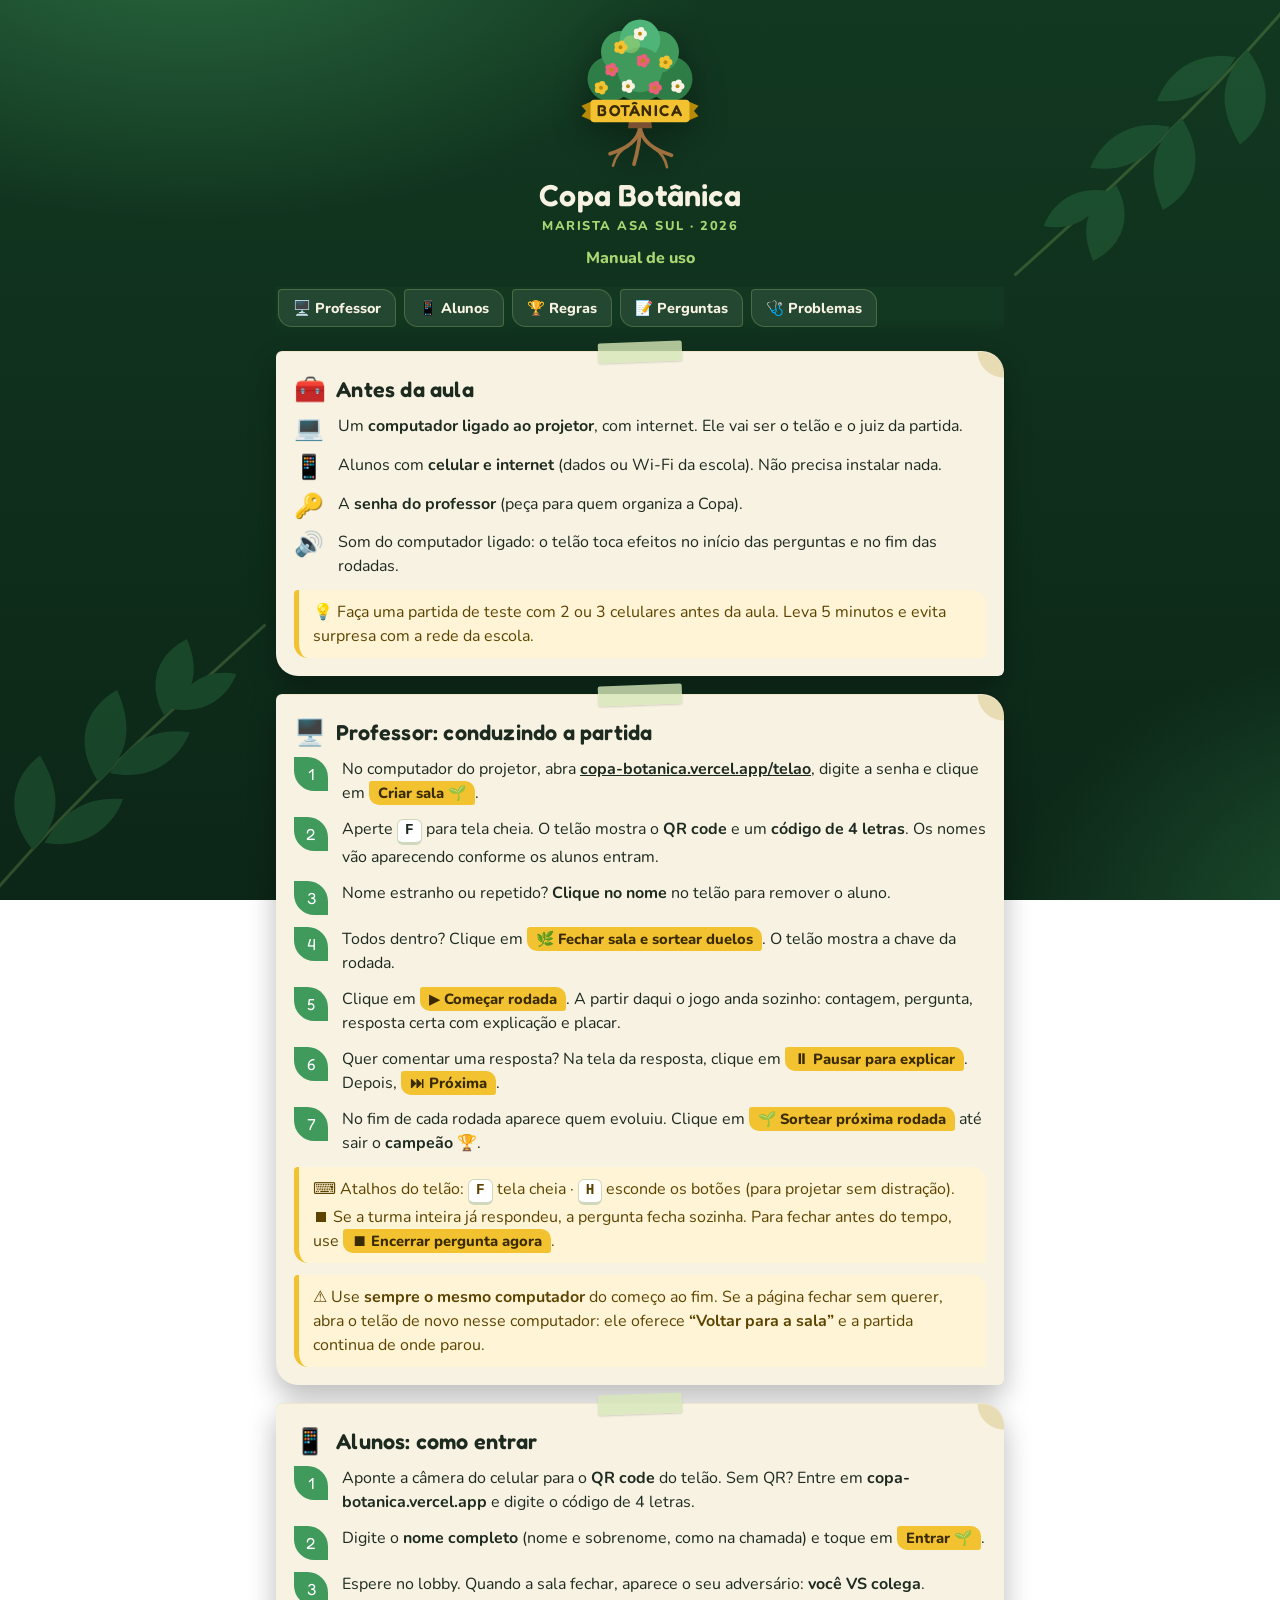
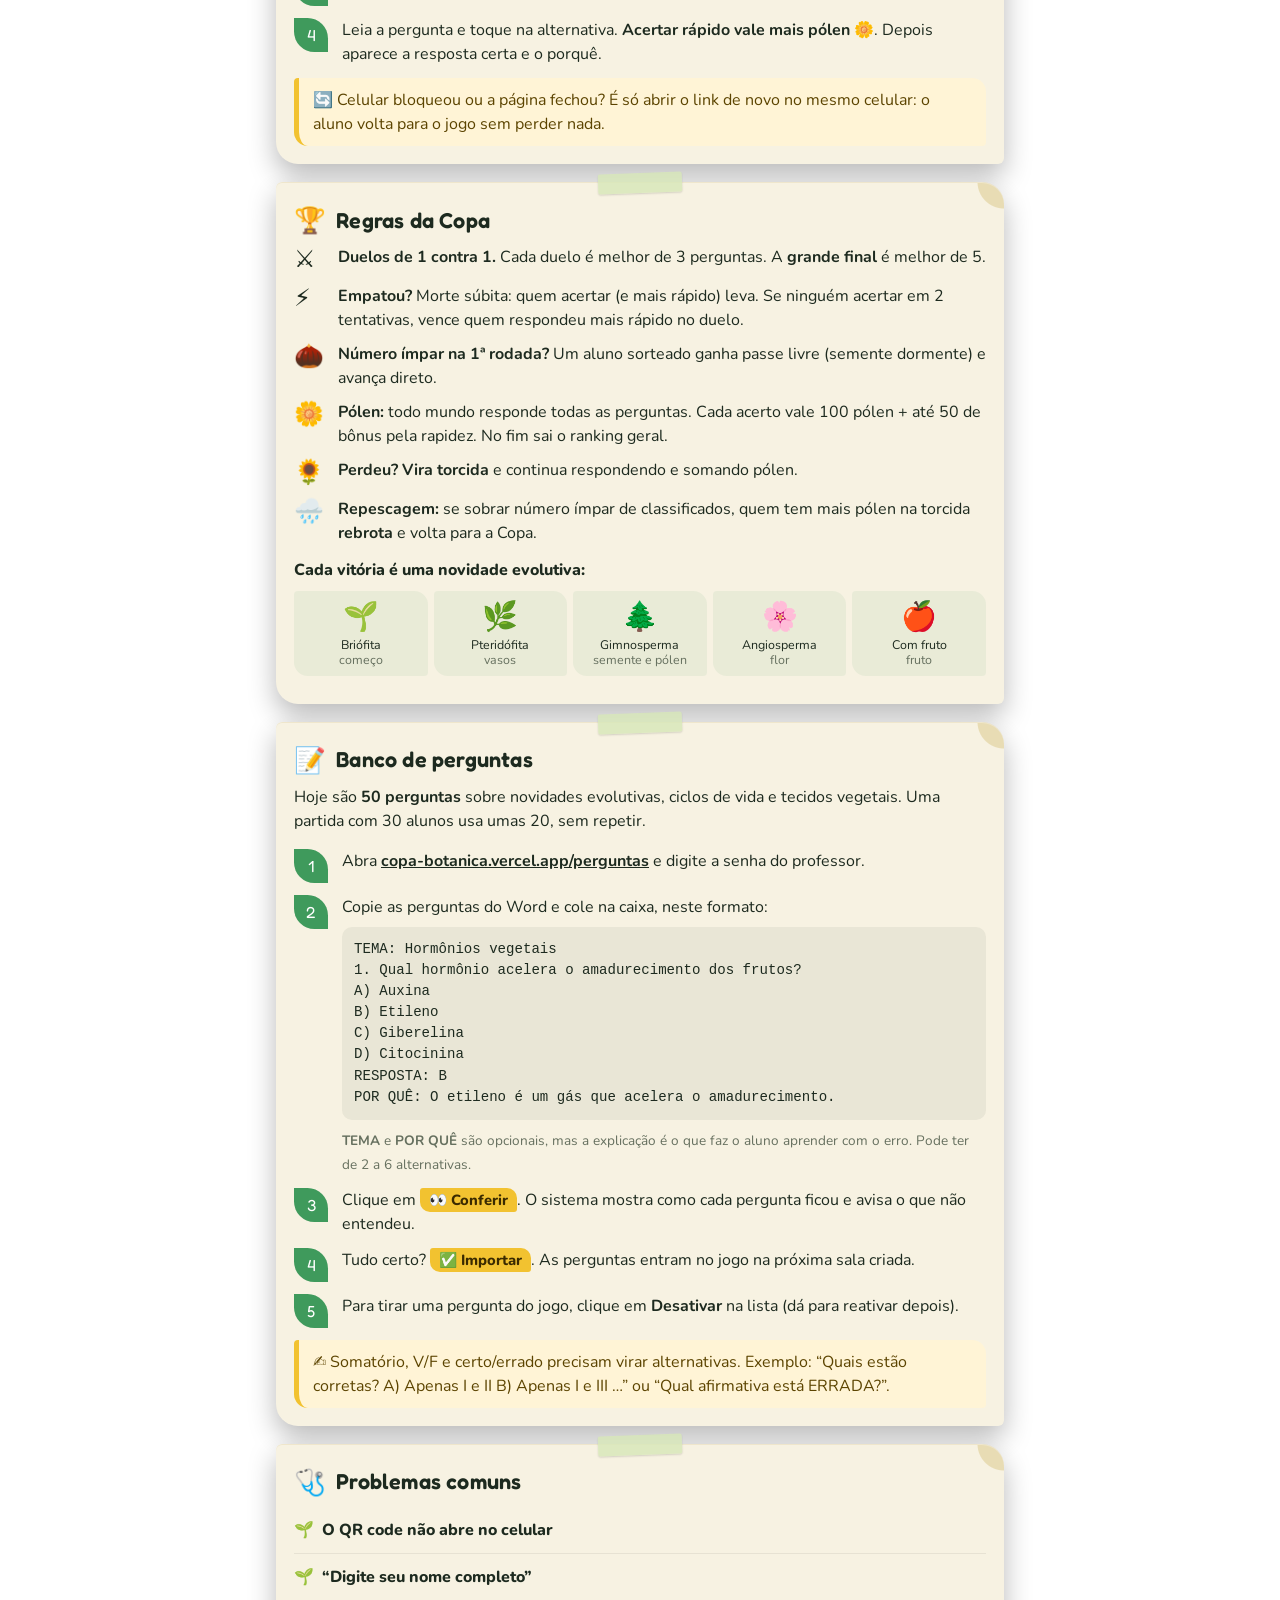
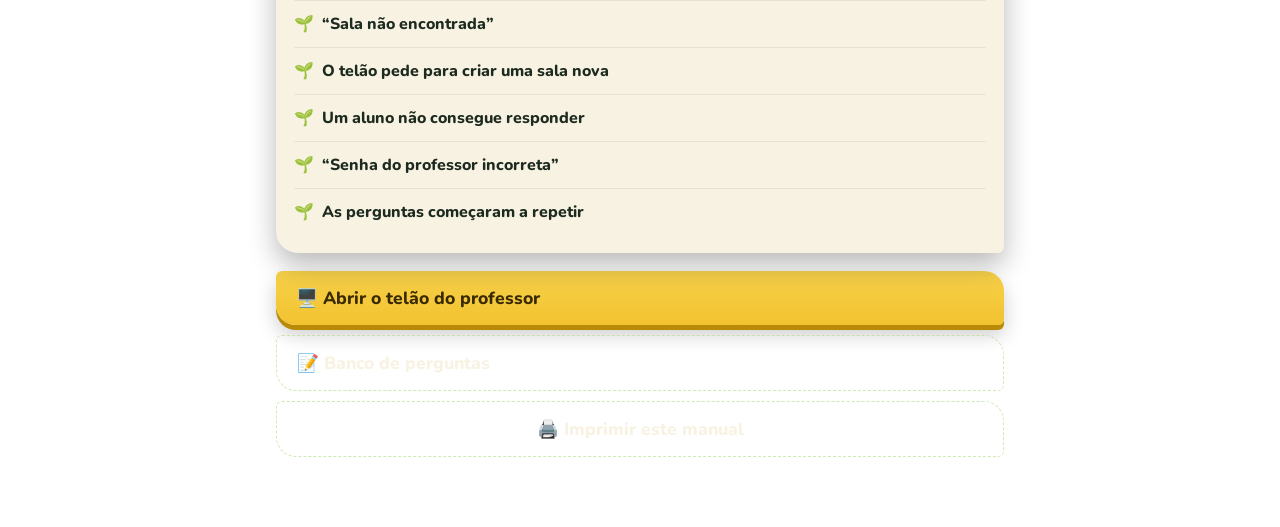
==== manual.html @ 13e11648 "Manual de uso (/manual) com links no telão, banco de perguntas e entrada do aluno Co-Authored-By: Cl" ====
<!doctype html>
<html lang="pt-BR">
<head>
<meta charset="utf-8">
<meta name="viewport" content="width=device-width, initial-scale=1">
<meta name="theme-color" content="#0f2e1d">
<title>Manual · Copa Botânica</title>
<meta name="description" content="Como usar a Copa Botânica Marista Asa Sul 2026: telão, alunos, regras e banco de perguntas.">
<link rel="icon" href="data:image/svg+xml,<svg xmlns=%22http://www.w3.org/2000/svg%22 viewBox=%220 0 100 100%22><text y=%22.9em%22 font-size=%2290%22>🌳</text></svg>">
<link rel="preconnect" href="https://fonts.googleapis.com">
<link href="https://fonts.googleapis.com/css2?family=Fredoka:wght@500;600&family=Nunito:wght@400;700;800&display=swap" rel="stylesheet">
<link rel="stylesheet" href="estilo.css">
<style>
  .app { max-width: 760px; gap: 18px; }
  .indice { display: flex; gap: 8px; overflow-x: auto; padding: 2px 2px 6px; scrollbar-width: none; position: sticky; top: 0; z-index: 5; background: linear-gradient(180deg, var(--floresta2) 70%, transparent); }
  .indice a { flex: none; text-decoration: none; background: #ffffff14; border: 1px solid #a8d67244; padding: 8px 14px; border-radius: 4px 14px 4px 14px; font-weight: 800; font-size: .9rem; white-space: nowrap; }
  .cartao h2 { display: flex; align-items: center; gap: 10px; margin-bottom: 10px; }
  .cartao h2 .ic { font-size: 1.6rem; }
  .passos { list-style: none; margin: 0; padding: 0; display: grid; gap: 12px; counter-reset: p; }
  .passos li { display: grid; grid-template-columns: 36px 1fr; gap: 12px; align-items: start; line-height: 1.5; }
  .passos li::before { counter-increment: p; content: counter(p); width: 34px; height: 34px; display: grid; place-items: center; font-family: 'Fredoka'; color: #fff; background: var(--samambaia); border-radius: 0 60% 0 60%; }
  .tecla { display: inline-block; font-family: ui-monospace, Menlo, monospace; font-weight: 800; background: #fff; border: 1.5px solid #cfd8bd; border-bottom-width: 3px; border-radius: 6px; padding: 0 7px; font-size: .9em; }
  .botao-ex { display: inline-block; background: var(--polen); color: #3a2a00; font-weight: 800; padding: 1px 9px; border-radius: 3px 10px 3px 10px; font-size: .92em; white-space: nowrap; }
  .evolucao { display: grid; grid-template-columns: repeat(5, 1fr); gap: 6px; text-align: center; margin: 10px 0; }
  .evolucao div { background: #3f9a5c14; border-radius: 4px 14px 4px 14px; padding: 8px 4px; font-size: .78rem; line-height: 1.25; }
  .evolucao b { display: block; font-size: 1.8rem; margin-bottom: 2px; }
  .regras { display: grid; gap: 10px; margin: 0; padding: 0; list-style: none; }
  .regras li { display: grid; grid-template-columns: 34px 1fr; gap: 10px; line-height: 1.5; }
  .regras li span { font-size: 1.5rem; line-height: 1.2; }
  .dica { background: #fff4d6; color: #5c4400; border-left: 5px solid var(--polen); padding: 10px 14px; border-radius: 4px 14px 4px 14px; line-height: 1.5; margin-top: 12px; }
  pre.modelo { background: #0f2e1d0f; padding: 12px; border-radius: 10px; white-space: pre-wrap; font-size: .88rem; margin: 8px 0; }
  details { border-top: 1px solid #0001; padding: 12px 0; }
  details:first-of-type { border-top: 0; }
  summary { font-weight: 800; cursor: pointer; list-style: none; display: flex; gap: 8px; }
  summary::before { content: '🌱'; }
  details[open] summary::before { content: '🌿'; }
  summary::-webkit-details-marker { display: none; }
  details p { margin: 8px 0 0 28px; line-height: 1.5; }
  .links { display: grid; gap: 10px; }
  .links a { text-decoration: none; }
  @media (max-width: 420px) { .evolucao { grid-template-columns: repeat(5, 1fr); gap: 4px; } .evolucao div { font-size: .68rem; } .evolucao b { font-size: 1.5rem; } }
  @media print {
    body { background: #fff; color: #000; } body::before, body::after, .polen-ar, .indice, .links { display: none; }
    .cartao { box-shadow: none; border: 1px solid #ccc; break-inside: avoid; } .cartao::before { display: none; }
    .logo-grande h1 { color: #1d2a1f; }
  }
</style>
</head>
<body>
<div class="polen-ar" id="polen"></div>
<div class="app">
  <div class="logo-grande" id="topo"></div>
  <p class="centro claro" style="margin:-6px 0 0;font-weight:800">Manual de uso</p>

  <nav class="indice">
    <a href="#professor">🖥️ Professor</a><a href="#alunos">📱 Alunos</a><a href="#regras">🏆 Regras</a>
    <a href="#perguntas">📝 Perguntas</a><a href="#problemas">🩺 Problemas</a>
  </nav>

  <section class="cartao" id="antes">
    <h2><span class="ic">🧰</span>Antes da aula</h2>
    <ul class="regras">
      <li><span>💻</span><div>Um <b>computador ligado ao projetor</b>, com internet. Ele vai ser o telão e o juiz da partida.</div></li>
      <li><span>📱</span><div>Alunos com <b>celular e internet</b> (dados ou Wi-Fi da escola). Não precisa instalar nada.</div></li>
      <li><span>🔑</span><div>A <b>senha do professor</b> (peça para quem organiza a Copa).</div></li>
      <li><span>🔊</span><div>Som do computador ligado: o telão toca efeitos no início das perguntas e no fim das rodadas.</div></li>
    </ul>
    <div class="dica">💡 Faça uma partida de teste com 2 ou 3 celulares antes da aula. Leva 5 minutos e evita surpresa com a rede da escola.</div>
  </section>

  <section class="cartao" id="professor">
    <h2><span class="ic">🖥️</span>Professor: conduzindo a partida</h2>
    <ol class="passos">
      <li><div>No computador do projetor, abra <a href="telao"><b>copa-botanica.vercel.app/telao</b></a>, digite a senha e clique em <span class="botao-ex">Criar sala 🌱</span>.</div></li>
      <li><div>Aperte <span class="tecla">F</span> para tela cheia. O telão mostra o <b>QR code</b> e um <b>código de 4 letras</b>. Os nomes vão aparecendo conforme os alunos entram.</div></li>
      <li><div>Nome estranho ou repetido? <b>Clique no nome</b> no telão para remover o aluno.</div></li>
      <li><div>Todos dentro? Clique em <span class="botao-ex">🌿 Fechar sala e sortear duelos</span>. O telão mostra a chave da rodada.</div></li>
      <li><div>Clique em <span class="botao-ex">▶ Começar rodada</span>. A partir daqui o jogo anda sozinho: contagem, pergunta, resposta certa com explicação e placar.</div></li>
      <li><div>Quer comentar uma resposta? Na tela da resposta, clique em <span class="botao-ex">⏸ Pausar para explicar</span>. Depois, <span class="botao-ex">⏭ Próxima</span>.</div></li>
      <li><div>No fim de cada rodada aparece quem evoluiu. Clique em <span class="botao-ex">🌱 Sortear próxima rodada</span> até sair o <b>campeão</b> 🏆.</div></li>
    </ol>
    <div class="dica">⌨️ Atalhos do telão: <span class="tecla">F</span> tela cheia · <span class="tecla">H</span> esconde os botões (para projetar sem distração).<br>
      ⏹ Se a turma inteira já respondeu, a pergunta fecha sozinha. Para fechar antes do tempo, use <span class="botao-ex">⏹ Encerrar pergunta agora</span>.</div>
    <div class="dica">⚠️ Use <b>sempre o mesmo computador</b> do começo ao fim. Se a página fechar sem querer, abra o telão de novo nesse computador: ele oferece <b>“Voltar para a sala”</b> e a partida continua de onde parou.</div>
  </section>

  <section class="cartao" id="alunos">
    <h2><span class="ic">📱</span>Alunos: como entrar</h2>
    <ol class="passos">
      <li><div>Aponte a câmera do celular para o <b>QR code</b> do telão. Sem QR? Entre em <b>copa-botanica.vercel.app</b> e digite o código de 4 letras.</div></li>
      <li><div>Digite o <b>nome completo</b> (nome e sobrenome, como na chamada) e toque em <span class="botao-ex">Entrar 🌱</span>.</div></li>
      <li><div>Espere no lobby. Quando a sala fechar, aparece o seu adversário: <b>você VS colega</b>.</div></li>
      <li><div>Leia a pergunta e toque na alternativa. <b>Acertar rápido vale mais pólen</b> 🌼. Depois aparece a resposta certa e o porquê.</div></li>
    </ol>
    <div class="dica">🔄 Celular bloqueou ou a página fechou? É só abrir o link de novo no mesmo celular: o aluno volta para o jogo sem perder nada.</div>
  </section>

  <section class="cartao" id="regras">
    <h2><span class="ic">🏆</span>Regras da Copa</h2>
    <ul class="regras">
      <li><span>⚔️</span><div><b>Duelos de 1 contra 1.</b> Cada duelo é melhor de 3 perguntas. A <b>grande final</b> é melhor de 5.</div></li>
      <li><span>⚡</span><div><b>Empatou?</b> Morte súbita: quem acertar (e mais rápido) leva. Se ninguém acertar em 2 tentativas, vence quem respondeu mais rápido no duelo.</div></li>
      <li><span>🌰</span><div><b>Número ímpar na 1ª rodada?</b> Um aluno sorteado ganha passe livre (semente dormente) e avança direto.</div></li>
      <li><span>🌼</span><div><b>Pólen:</b> todo mundo responde todas as perguntas. Cada acerto vale 100 pólen + até 50 de bônus pela rapidez. No fim sai o ranking geral.</div></li>
      <li><span>🌻</span><div><b>Perdeu? Vira torcida</b> e continua respondendo e somando pólen.</div></li>
      <li><span>🌧️</span><div><b>Repescagem:</b> se sobrar número ímpar de classificados, quem tem mais pólen na torcida <b>rebrota</b> e volta para a Copa.</div></li>
    </ul>
    <p style="margin:14px 0 4px;font-weight:800">Cada vitória é uma novidade evolutiva:</p>
    <div class="evolucao">
      <div><b>🌱</b>Briófita<br><span class="suave">começo</span></div>
      <div><b>🌿</b>Pteridófita<br><span class="suave">vasos</span></div>
      <div><b>🌲</b>Gimnosperma<br><span class="suave">semente e pólen</span></div>
      <div><b>🌸</b>Angiosperma<br><span class="suave">flor</span></div>
      <div><b>🍎</b>Com fruto<br><span class="suave">fruto</span></div>
    </div>
  </section>

  <section class="cartao" id="perguntas">
    <h2><span class="ic">📝</span>Banco de perguntas</h2>
    <p style="margin-top:0;line-height:1.5">Hoje são <b>50 perguntas</b> sobre novidades evolutivas, ciclos de vida e tecidos vegetais. Uma partida com 30 alunos usa umas 20, sem repetir.</p>
    <ol class="passos">
      <li><div>Abra <a href="perguntas"><b>copa-botanica.vercel.app/perguntas</b></a> e digite a senha do professor.</div></li>
      <li><div>Copie as perguntas do Word e cole na caixa, neste formato:
        <pre class="modelo">TEMA: Hormônios vegetais
1. Qual hormônio acelera o amadurecimento dos frutos?
A) Auxina
B) Etileno
C) Giberelina
D) Citocinina
RESPOSTA: B
POR QUÊ: O etileno é um gás que acelera o amadurecimento.</pre>
        <span class="suave pequeno"><b>TEMA</b> e <b>POR QUÊ</b> são opcionais, mas a explicação é o que faz o aluno aprender com o erro. Pode ter de 2 a 6 alternativas.</span></div></li>
      <li><div>Clique em <span class="botao-ex">👀 Conferir</span>. O sistema mostra como cada pergunta ficou e avisa o que não entendeu.</div></li>
      <li><div>Tudo certo? <span class="botao-ex">✅ Importar</span>. As perguntas entram no jogo na próxima sala criada.</div></li>
      <li><div>Para tirar uma pergunta do jogo, clique em <b>Desativar</b> na lista (dá para reativar depois).</div></li>
    </ol>
    <div class="dica">✍️ Somatório, V/F e certo/errado precisam virar alternativas. Exemplo: “Quais estão corretas? A) Apenas I e II B) Apenas I e III …” ou “Qual afirmativa está ERRADA?”.</div>
  </section>

  <section class="cartao" id="problemas">
    <h2><span class="ic">🩺</span>Problemas comuns</h2>
    <details><summary>O QR code não abre no celular</summary><p>Confira se o celular tem internet. Se a câmera não ler, o aluno pode entrar em copa-botanica.vercel.app e digitar o código de 4 letras que aparece embaixo do QR.</p></details>
    <details><summary>“Digite seu nome completo”</summary><p>O jogo pede nome e sobrenome, para o professor saber quem é quem no ranking.</p></details>
    <details><summary>“Sala não encontrada”</summary><p>O código foi digitado errado ou a sala é de outra aula. Confira as 4 letras no telão.</p></details>
    <details><summary>O telão pede para criar uma sala nova</summary><p>A sala só pode ser conduzida pelo computador que a criou. Abra o telão no mesmo computador e clique em “Voltar para a sala”.</p></details>
    <details><summary>Um aluno não consegue responder</summary><p>Peça para recarregar a página. Se a pergunta já tiver acabado, ele volta na próxima. Respostas depois do tempo não contam.</p></details>
    <details><summary>“Senha do professor incorreta”</summary><p>Confira maiúsculas e minúsculas. Se esqueceu, fale com quem organiza a Copa.</p></details>
    <details><summary>As perguntas começaram a repetir</summary><p>Todas as perguntas do banco já saíram nessa partida, então o jogo recomeça a lista. Importe mais perguntas para turmas grandes.</p></details>
  </section>

  <div class="links">
    <a class="btn" href="telao">🖥️ Abrir o telão do professor</a>
    <a class="btn sec" href="perguntas">📝 Banco de perguntas</a>
    <button class="btn sec" onclick="print()">🖨️ Imprimir este manual</button>
  </div>
  <div class="rodape">Copa Botânica · Marista Asa Sul · 2026</div>
</div>
<script src="comum.js"></script>
<script>
document.getElementById('topo').innerHTML = `${LOGO}<h1>Copa Botânica</h1><small>Marista Asa Sul · 2026</small>`;
document.getElementById('polen').innerHTML = Array.from({ length: 12 }, (_, i) => `<i style="left:${(i * 37) % 100}%;animation-duration:${10 + (i % 5) * 3}s;animation-delay:${-(i * 1.8)}s"></i>`).join('');
</script>
</body>
</html>
---- estilo.css ----
/* ==========================================================
   Torneio Botânico — mobile first
   Paleta: floresta, musgo, samambaia, broto, pólen, pétala,
   orvalho, ipê-roxo, terra e papel de herbário.
   ========================================================== */
:root {
  --floresta: #0c2617; --floresta2: #123821; --musgo: #2f5d3a; --samambaia: #3f9a5c;
  --broto: #a8d672; --polen: #f2c230; --polen-escuro: #b88a07; --petala: #e8607a;
  --orvalho: #3a8fc9; --ipe: #8456c9; --terra: #7a5232; --papel: #f7f2e2; --papel2: #efe6cc;
  --tinta: #1d2a1f; --suave: #66705f; --erro: #e0566f;
  /* nomes antigos usados no código */
  --fundo: var(--floresta); --fundo2: var(--musgo); --folha: var(--samambaia); --folha-clara: var(--broto);
  --creme: var(--papel); --sol: var(--polen);
  --opA: var(--petala); --opB: var(--orvalho); --opC: #d99a0b; --opD: var(--ipe); --opE: #2e9a6a; --opF: #c2557a;
  --raio: 20px;
  --folhas: url("data:image/svg+xml,%3Csvg xmlns='http://www.w3.org/2000/svg' viewBox='0 0 220 220'%3E%3Cg fill='none' stroke='%23a8d672' stroke-width='2' opacity='.9'%3E%3Cpath d='M10 210 C60 150 110 100 210 10'/%3E%3C/g%3E%3Cg fill='%233f9a5c'%3E%3Cpath d='M50 165 C30 140 35 115 55 100 C70 125 70 145 50 165Z'/%3E%3Cpath d='M58 160 C85 165 105 150 112 130 C85 128 70 140 58 160Z'/%3E%3Cpath d='M95 118 C78 92 85 68 108 55 C120 82 115 102 95 118Z'/%3E%3Cpath d='M103 112 C130 118 150 104 158 84 C130 80 115 94 103 112Z'/%3E%3Cpath d='M140 72 C128 50 136 30 156 20 C166 44 160 60 140 72Z'/%3E%3Cpath d='M146 68 C168 72 184 60 190 44 C168 40 154 52 146 68Z'/%3E%3C/g%3E%3C/svg%3E");
}
* { box-sizing: border-box; }
html, body { margin: 0; min-height: 100%; overflow-x: hidden; overflow-x: clip; max-width: 100%; }
body {
  font-family: 'Nunito', system-ui, -apple-system, sans-serif; color: var(--papel);
  background:
    radial-gradient(900px 520px at 15% -10%, #2b6b40 0%, transparent 60%),
    radial-gradient(700px 500px at 110% 105%, #1f5533 0%, transparent 60%),
    linear-gradient(180deg, var(--floresta2), var(--floresta));
  background-attachment: fixed; -webkit-tap-highlight-color: transparent;
}
/* ramos de folhas nos cantos */
body::before, body::after {
  content: ''; position: fixed; width: 210px; height: 210px; pointer-events: none; z-index: 0;
  background: var(--folhas) no-repeat center / contain; opacity: .22;
}
body::before { left: -40px; bottom: -30px; }
body::after { right: -40px; top: -30px; transform: rotate(180deg); }
/* pólen flutuando */
.polen-ar { position: fixed; inset: 0; pointer-events: none; z-index: 0; overflow: hidden; }
.polen-ar i { position: absolute; bottom: -10px; width: 6px; height: 6px; border-radius: 50%; background: var(--polen); opacity: .0; box-shadow: 0 0 8px var(--polen); animation: sobe linear infinite; }
@keyframes sobe { 0% { transform: translate(0, 0); opacity: 0; } 10% { opacity: .55; } 90% { opacity: .4; } 100% { transform: translate(40px, -105vh); opacity: 0; } }

h1, h2, h3, .titulo { font-family: 'Fredoka', 'Nunito', sans-serif; font-weight: 600; margin: 0; letter-spacing: .2px; }
h1 { font-size: 1.7rem; } h2 { font-size: 1.35rem; }
button { font: inherit; cursor: pointer; border: 0; }
input, textarea { font: inherit; }
a { color: inherit; }

.app {
  position: relative; z-index: 1; max-width: 520px; margin: 0 auto; min-height: 100vh; min-height: 100dvh;
  padding: max(14px, env(safe-area-inset-top)) 16px max(28px, env(safe-area-inset-bottom));
  display: flex; flex-direction: column; gap: 14px;
}

/* cartão = papel de herbário com fita */
.cartao {
  position: relative; background: var(--papel); color: var(--tinta); border-radius: 6px 22px 6px 22px;
  padding: 22px 18px 18px; box-shadow: 0 1px 0 var(--papel2) inset, 0 12px 28px rgba(0,0,0,.28);
  background-image: radial-gradient(circle at 100% 0, #e8dcb4 0 26px, transparent 27px);
}
.cartao::before {
  content: ''; position: absolute; top: -9px; left: 50%; width: 84px; height: 20px; transform: translateX(-50%) rotate(-2deg);
  background: #d8e8b8cc; border-radius: 2px; box-shadow: 0 1px 2px rgba(0,0,0,.15);
}
.centro { text-align: center; }
.suave { color: var(--suave); }
.claro { color: var(--broto); }
.pequeno { font-size: .85rem; }
.marca { display: flex; align-items: center; gap: 8px; font-family: 'Fredoka', sans-serif; font-size: 1.05rem; color: var(--broto); }
.marca b { color: var(--papel); }

/* botões: pólen dourado, cantos de folha */
.btn {
  display: block; width: 100%; min-height: 54px; padding: 15px 20px; font-size: 1.1rem; font-weight: 800;
  background: linear-gradient(180deg, #f8d24a, var(--polen)); color: #3a2a00;
  border-radius: 6px 20px 6px 20px; box-shadow: 0 5px 0 var(--polen-escuro), 0 10px 20px rgba(0,0,0,.2);
  transition: transform .08s, box-shadow .08s;
}
.btn:active { transform: translateY(3px); box-shadow: 0 2px 0 var(--polen-escuro); }
.btn:disabled { opacity: .55; }
.btn.sec { background: #ffffff14; color: var(--papel); box-shadow: none; border: 1.5px dashed #a8d67288; }
.campo { width: 100%; min-height: 56px; padding: 15px 16px; border-radius: 6px 18px 6px 18px; border: 2px solid #cfd8bd; font-size: 1.15rem; background: #fffdf6; color: var(--tinta); }
.campo:focus { outline: none; border-color: var(--samambaia); box-shadow: 0 0 0 4px #3f9a5c33; }
.erro-msg { color: var(--erro); font-weight: 800; min-height: 1.2em; margin: 8px 0; }

.avatar { font-size: 4.4rem; line-height: 1; filter: drop-shadow(0 6px 10px rgba(0,0,0,.3)); }
.avatar.grande { font-size: 6.5rem; }
.pulsa { animation: pulsa 1.8s ease-in-out infinite; display: inline-block; }
@keyframes pulsa { 50% { transform: scale(1.08) rotate(-3deg); } }
.surge { animation: surge .5s cubic-bezier(.2,1.4,.4,1) both; }
@keyframes surge { from { transform: scale(.7) translateY(10px); opacity: 0; } }
.chips { display: flex; flex-wrap: wrap; gap: 6px; justify-content: center; }
.chip { background: #ffffff14; border: 1px solid #a8d67244; padding: 7px 12px; border-radius: 4px 14px 4px 14px; font-size: .92rem; }

/* trilha evolutiva */
.trilha { display: flex; justify-content: center; align-items: center; gap: 4px; font-size: 1.7rem; margin: 8px 0; }
.trilha span { display: inline-grid; place-items: center; width: 44px; height: 44px; border-radius: 50%; background: #3f9a5c22; }
.trilha span.apagado { opacity: .35; filter: grayscale(1); background: transparent; }
.trilha i { font-style: normal; font-size: .9rem; color: var(--samambaia); }

/* duelo */
.duelo { display: grid; grid-template-columns: 1fr auto 1fr; align-items: center; gap: 8px; text-align: center; }
.duelo .lado { display: flex; flex-direction: column; align-items: center; gap: 4px; min-width: 0; }
.duelo .nome { font-weight: 800; font-size: 1.1rem; overflow: hidden; text-overflow: ellipsis; white-space: nowrap; max-width: 100%; }
.duelo .vs { font-family: 'Fredoka'; font-size: 1.5rem; color: #fff; background: var(--petala); width: 52px; height: 52px; display: grid; place-items: center; border-radius: 0 50% 0 50%; transform: rotate(-8deg); box-shadow: 0 4px 0 #b9435a; }
.placar { font-family: 'Fredoka'; font-size: 2rem; }
.mini-duelo { display: flex; justify-content: space-between; align-items: center; gap: 10px; background: #0000002e; border: 1px solid #a8d67233; border-radius: 4px 16px 4px 16px; padding: 10px 14px; font-weight: 800; }
.mini-duelo .pl { font-family: 'Fredoka'; font-size: 1.35rem; color: var(--polen); white-space: nowrap; }

/* pergunta */
.tema { display: inline-block; background: var(--samambaia); color: #fff; font-weight: 800; font-size: .74rem; padding: 4px 11px; border-radius: 3px 12px 3px 12px; text-transform: uppercase; letter-spacing: .6px; }
.enunciado { font-size: 1.08rem; line-height: 1.5; white-space: pre-line; margin-top: 10px; }
.opcoes { display: grid; gap: 10px; }
.op {
  display: flex; gap: 12px; align-items: center; text-align: left; width: 100%; min-height: 60px; color: #fff;
  padding: 12px 14px; border-radius: 6px 20px 6px 20px; font-size: 1rem; line-height: 1.35; font-weight: 700;
  box-shadow: 0 4px 0 rgba(0,0,0,.28); transition: transform .08s, opacity .2s;
}
.op:active { transform: translateY(2px); box-shadow: 0 1px 0 rgba(0,0,0,.28); }
/* letra dentro de uma folha */
.op .letra { flex: none; width: 34px; height: 34px; border-radius: 0 60% 0 60%; background: #ffffff38; display: grid; place-items: center; font-family: 'Fredoka'; font-size: 1.05rem; border: 1.5px solid #ffffff66; }
.op0 { background: var(--opA); } .op1 { background: var(--opB); } .op2 { background: var(--opC); } .op3 { background: var(--opD); } .op4 { background: var(--opE); } .op5 { background: var(--opF); }
.op.apagada { opacity: .32; }
.op.escolhida { outline: 3px solid var(--papel); outline-offset: 3px; }
.op.certa { outline: 3px solid #fff; outline-offset: 2px; box-shadow: 0 0 0 9px #a8d67266; }

/* tempo = caule que vai murchando, com folhinha na ponta */
.barra-tempo { --p: 1; height: 14px; border-radius: 99px; background: #0000003a; position: relative; border: 1px solid #a8d67233; }
.barra-tempo::after { content: ''; position: absolute; left: 0; top: 0; bottom: 0; width: calc(var(--p) * 100%); background: linear-gradient(90deg, var(--musgo), var(--samambaia), var(--broto)); border-radius: 99px; transition: width .15s linear; }
.barra-tempo::before { content: '🍃'; position: absolute; top: 50%; left: calc(var(--p) * 100%); transform: translate(-50%, -50%); font-size: 20px; z-index: 1; transition: left .15s linear; }
.barra-tempo.urgente::after { background: linear-gradient(90deg, var(--terra), #c98a3a); }
.barra-tempo.urgente::before { content: '🍂'; }

.resultado { font-family: 'Fredoka'; font-size: 1.9rem; }
.bom { color: #2b8a4e; } .ruim { color: var(--erro); }
.explica { background: #e9f3dc; border-left: 5px solid var(--samambaia); padding: 12px 14px; border-radius: 4px 14px 4px 14px; line-height: 1.5; }
.fogo { background: #ff9f4322; color: #ffb36b; border: 1px solid #ff9f4366; padding: 6px 12px; border-radius: 999px; font-weight: 800; display: inline-block; }
.cartao .fogo { color: #b25d00; background: #ffe7c9; }
.contagem { font-family: 'Fredoka'; font-size: 6rem; color: var(--samambaia); line-height: 1; }
.confete { position: fixed; inset: 0; pointer-events: none; z-index: 50; }
.rodape { margin-top: auto; text-align: center; font-size: .8rem; color: #ffffff59; padding-top: 8px; }
.lista-rank { list-style: none; margin: 0; padding: 0; display: grid; gap: 6px; }
.lista-rank li { display: flex; gap: 10px; align-items: center; background: #ffffff10; padding: 9px 12px; border-radius: 4px 14px 4px 14px; }
.lista-rank li.eu { background: #f2c23033 !important; outline: 1.5px solid var(--polen); }
.lista-rank .pos { font-family: 'Fredoka'; width: 30px; color: var(--polen-escuro); }
.lista-rank .pts { margin-left: auto; font-weight: 800; color: var(--broto); white-space: nowrap; }

@media (min-width: 700px) {
  body::before, body::after { width: 320px; height: 320px; opacity: .25; }
}
@media (prefers-reduced-motion: reduce) {
  *, *::before, *::after { animation: none !important; transition: none !important; }
}

/* marca: Copa Botânica Marista Asa Sul 2026 */
.marca .logo { width: 46px; height: 48px; flex: none; filter: drop-shadow(0 3px 6px rgba(0,0,0,.35)); }
.marca b { display: block; font-size: 1.1rem; line-height: 1.1; }
.marca small { display: block; font-family: 'Nunito', sans-serif; font-weight: 800; font-size: .72rem; letter-spacing: .8px; text-transform: uppercase; color: var(--broto); }
.logo-grande { display: flex; flex-direction: column; align-items: center; gap: 4px; }
.logo-grande .logo { width: 150px; height: 158px; filter: drop-shadow(0 8px 16px rgba(0,0,0,.35)); }
.logo-grande h1 { font-size: 1.9rem; color: var(--papel); }
.logo-grande small { font-weight: 800; letter-spacing: 1.5px; text-transform: uppercase; color: var(--broto); font-size: .8rem; }
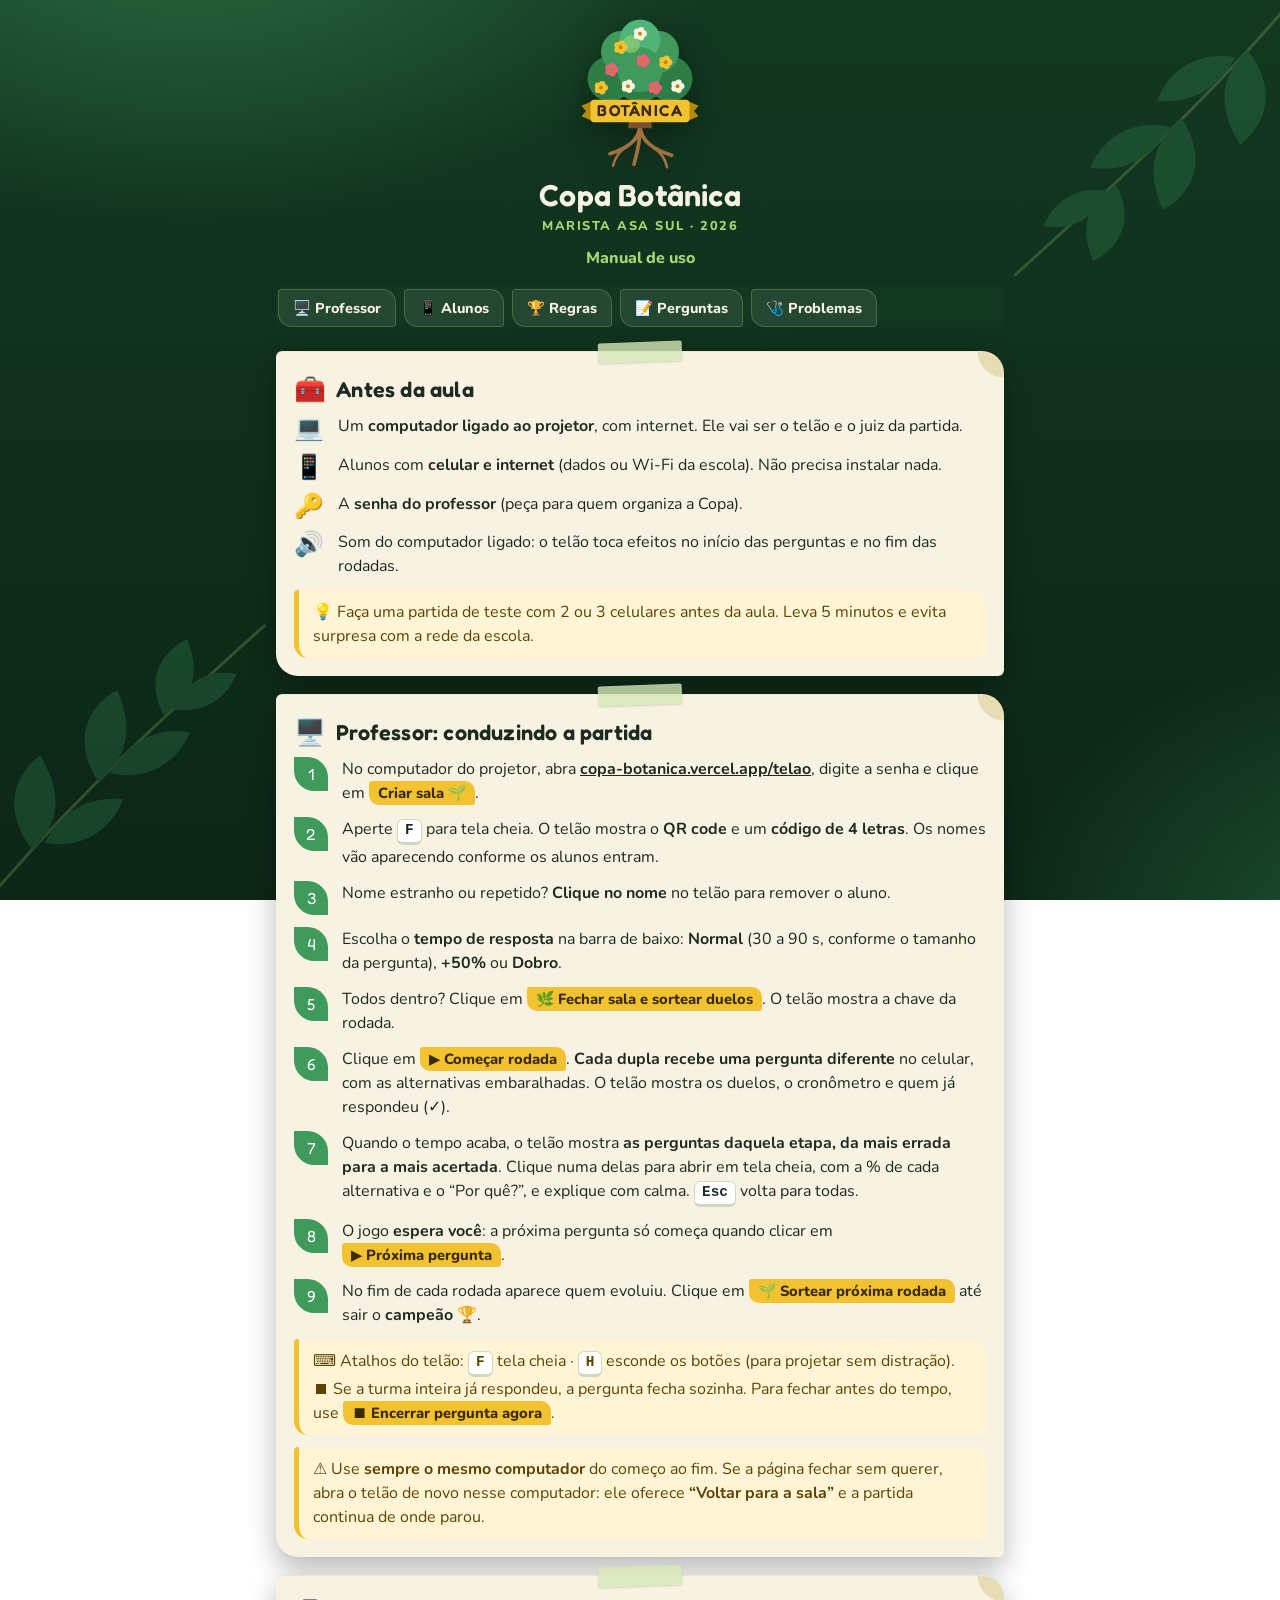
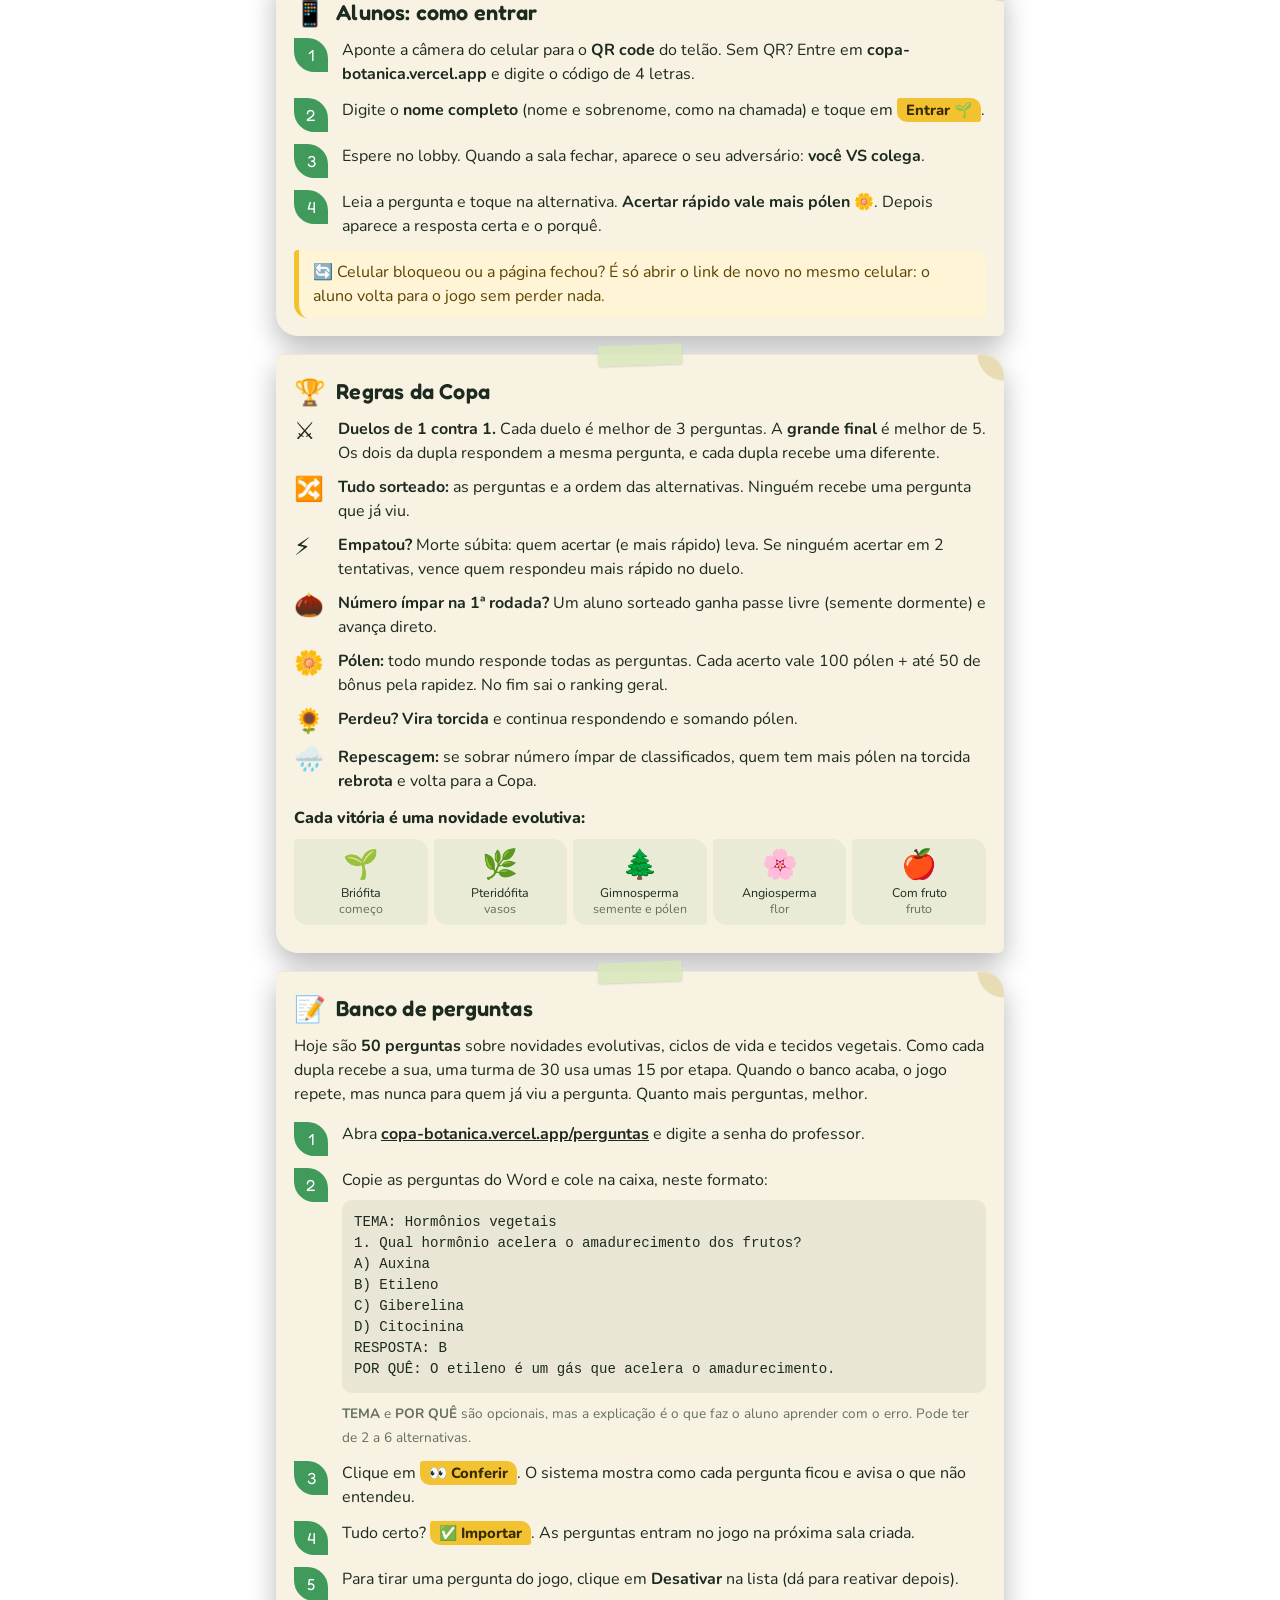
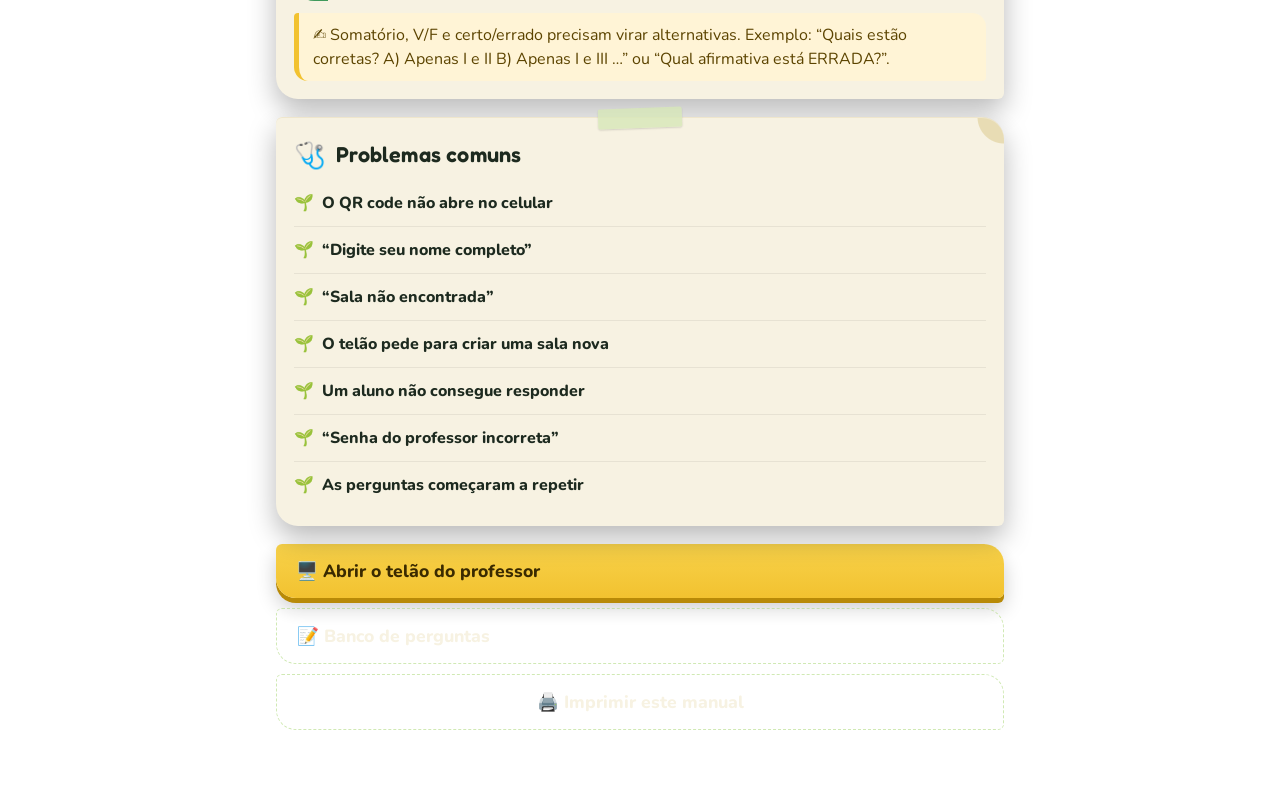
==== commit 333e2d85: "Pergunta por dupla, alternativas sorteadas, mais tempo, próxima só com clique, telão em tela cheia e" ====
--- a/manual.html
+++ b/manual.html
@@ -2,11 +2,18 @@
 <html lang="pt-BR">
 <head>
 <meta charset="utf-8">
-<meta name="viewport" content="width=device-width, initial-scale=1">
-<meta name="theme-color" content="#0f2e1d">
+<meta name="viewport" content="width=device-width, initial-scale=1, viewport-fit=cover">
 <title>Manual · Copa Botânica</title>
 <meta name="description" content="Como usar a Copa Botânica Marista Asa Sul 2026: telão, alunos, regras e banco de perguntas.">
 <link rel="icon" href="data:image/svg+xml,<svg xmlns=%22http://www.w3.org/2000/svg%22 viewBox=%220 0 100 100%22><text y=%22.9em%22 font-size=%2290%22>🌳</text></svg>">
+<link rel="manifest" href="/manifest.webmanifest">
+<link rel="icon" type="image/png" sizes="32x32" href="/icones/favicon-32.png">
+<link rel="apple-touch-icon" href="/icones/apple-touch-icon.png">
+<meta name="theme-color" content="#0c2617">
+<meta name="mobile-web-app-capable" content="yes">
+<meta name="apple-mobile-web-app-capable" content="yes">
+<meta name="apple-mobile-web-app-title" content="Copa Botânica">
+<meta name="apple-mobile-web-app-status-bar-style" content="black-translucent">
 <link rel="preconnect" href="https://fonts.googleapis.com">
 <link href="https://fonts.googleapis.com/css2?family=Fredoka:wght@500;600&family=Nunito:wght@400;700;800&display=swap" rel="stylesheet">
 <link rel="stylesheet" href="estilo.css">
@@ -74,9 +81,11 @@
       <li><div>No computador do projetor, abra <a href="telao"><b>copa-botanica.vercel.app/telao</b></a>, digite a senha e clique em <span class="botao-ex">Criar sala 🌱</span>.</div></li>
       <li><div>Aperte <span class="tecla">F</span> para tela cheia. O telão mostra o <b>QR code</b> e um <b>código de 4 letras</b>. Os nomes vão aparecendo conforme os alunos entram.</div></li>
       <li><div>Nome estranho ou repetido? <b>Clique no nome</b> no telão para remover o aluno.</div></li>
+      <li><div>Escolha o <b>tempo de resposta</b> na barra de baixo: <b>Normal</b> (30 a 90 s, conforme o tamanho da pergunta), <b>+50%</b> ou <b>Dobro</b>.</div></li>
       <li><div>Todos dentro? Clique em <span class="botao-ex">🌿 Fechar sala e sortear duelos</span>. O telão mostra a chave da rodada.</div></li>
-      <li><div>Clique em <span class="botao-ex">▶ Começar rodada</span>. A partir daqui o jogo anda sozinho: contagem, pergunta, resposta certa com explicação e placar.</div></li>
-      <li><div>Quer comentar uma resposta? Na tela da resposta, clique em <span class="botao-ex">⏸ Pausar para explicar</span>. Depois, <span class="botao-ex">⏭ Próxima</span>.</div></li>
+      <li><div>Clique em <span class="botao-ex">▶ Começar rodada</span>. <b>Cada dupla recebe uma pergunta diferente</b> no celular, com as alternativas embaralhadas. O telão mostra os duelos, o cronômetro e quem já respondeu (✓).</div></li>
+      <li><div>Quando o tempo acaba, o telão mostra <b>as perguntas daquela etapa, da mais errada para a mais acertada</b>. Clique numa delas para abrir em tela cheia, com a % de cada alternativa e o “Por quê?”, e explique com calma. <span class="tecla">Esc</span> volta para todas.</div></li>
+      <li><div>O jogo <b>espera você</b>: a próxima pergunta só começa quando clicar em <span class="botao-ex">▶ Próxima pergunta</span>.</div></li>
       <li><div>No fim de cada rodada aparece quem evoluiu. Clique em <span class="botao-ex">🌱 Sortear próxima rodada</span> até sair o <b>campeão</b> 🏆.</div></li>
     </ol>
     <div class="dica">⌨️ Atalhos do telão: <span class="tecla">F</span> tela cheia · <span class="tecla">H</span> esconde os botões (para projetar sem distração).<br>
@@ -98,7 +107,8 @@
   <section class="cartao" id="regras">
     <h2><span class="ic">🏆</span>Regras da Copa</h2>
     <ul class="regras">
-      <li><span>⚔️</span><div><b>Duelos de 1 contra 1.</b> Cada duelo é melhor de 3 perguntas. A <b>grande final</b> é melhor de 5.</div></li>
+      <li><span>⚔️</span><div><b>Duelos de 1 contra 1.</b> Cada duelo é melhor de 3 perguntas. A <b>grande final</b> é melhor de 5. Os dois da dupla respondem a mesma pergunta, e cada dupla recebe uma diferente.</div></li>
+      <li><span>🔀</span><div><b>Tudo sorteado:</b> as perguntas e a ordem das alternativas. Ninguém recebe uma pergunta que já viu.</div></li>
       <li><span>⚡</span><div><b>Empatou?</b> Morte súbita: quem acertar (e mais rápido) leva. Se ninguém acertar em 2 tentativas, vence quem respondeu mais rápido no duelo.</div></li>
       <li><span>🌰</span><div><b>Número ímpar na 1ª rodada?</b> Um aluno sorteado ganha passe livre (semente dormente) e avança direto.</div></li>
       <li><span>🌼</span><div><b>Pólen:</b> todo mundo responde todas as perguntas. Cada acerto vale 100 pólen + até 50 de bônus pela rapidez. No fim sai o ranking geral.</div></li>
@@ -117,7 +127,7 @@
 
   <section class="cartao" id="perguntas">
     <h2><span class="ic">📝</span>Banco de perguntas</h2>
-    <p style="margin-top:0;line-height:1.5">Hoje são <b>50 perguntas</b> sobre novidades evolutivas, ciclos de vida e tecidos vegetais. Uma partida com 30 alunos usa umas 20, sem repetir.</p>
+    <p style="margin-top:0;line-height:1.5">Hoje são <b>50 perguntas</b> sobre novidades evolutivas, ciclos de vida e tecidos vegetais. Como cada dupla recebe a sua, uma turma de 30 usa umas 15 por etapa. Quando o banco acaba, o jogo repete, mas nunca para quem já viu a pergunta. Quanto mais perguntas, melhor.</p>
     <ol class="passos">
       <li><div>Abra <a href="perguntas"><b>copa-botanica.vercel.app/perguntas</b></a> e digite a senha do professor.</div></li>
       <li><div>Copie as perguntas do Word e cole na caixa, neste formato:
--- a/estilo.css
+++ b/estilo.css
@@ -157,3 +157,18 @@
 .logo-grande .logo { width: 150px; height: 158px; filter: drop-shadow(0 8px 16px rgba(0,0,0,.35)); }
 .logo-grande h1 { font-size: 1.9rem; color: var(--papel); }
 .logo-grande small { font-weight: 800; letter-spacing: 1.5px; text-transform: uppercase; color: var(--broto); font-size: .8rem; }
+
+/* app instalado: tela cheia, respeitando o entalhe do celular */
+.dica-ios { text-align: center; font-size: .9rem; color: var(--broto); background: #ffffff10; border: 1px dashed #a8d67266; border-radius: 4px 14px 4px 14px; padding: 10px 12px; margin: 0; }
+@media (display-mode: standalone) {
+  body { overscroll-behavior-y: none; -webkit-user-select: none; user-select: none; }
+  input, textarea { -webkit-user-select: text; user-select: text; }
+}
+
+/* design comportamental: o que está em jogo agora + conquistas */
+.tensao { margin: -6px 0 0; text-align: center; font-weight: 800; font-size: .92rem; color: var(--broto); background: #ffffff0d; border-radius: 0 0 14px 14px; padding: 6px 10px; }
+.tensao.quente { color: #3a2a00; background: var(--polen); animation: pulsa 1.4s ease-in-out infinite; }
+.tensao.perigo { color: #fff; background: var(--petala); }
+.conquistas { display: grid; grid-template-columns: 1fr 1fr; gap: 8px; margin: 12px 0; }
+.conq { display: flex; flex-direction: column; align-items: center; gap: 2px; background: #3f9a5c18; border: 1px solid #3f9a5c44; border-radius: 4px 14px 4px 14px; padding: 10px 6px; font-size: .82rem; font-weight: 800; line-height: 1.2; text-align: center; }
+.conq b { font-size: 1.6rem; }
